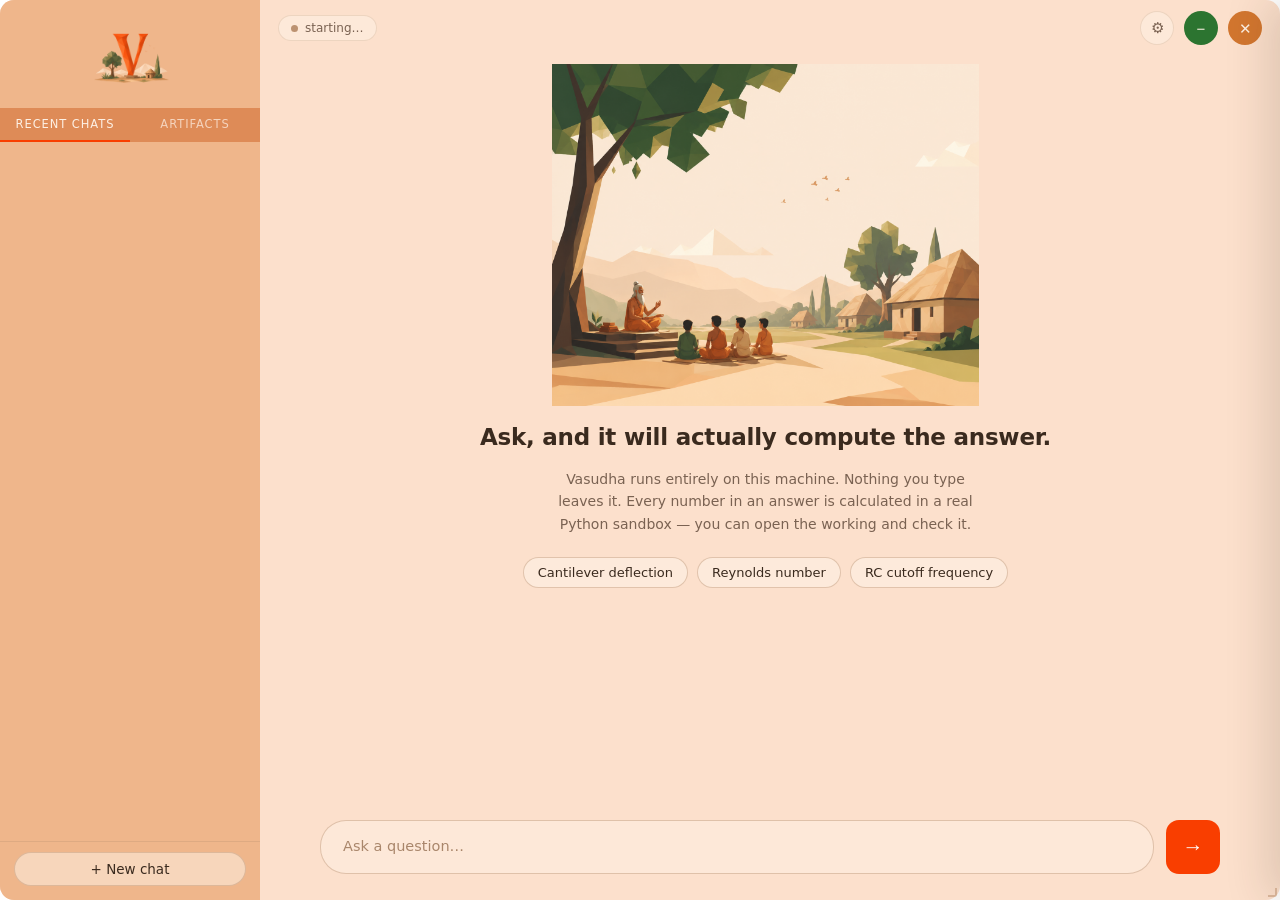
==== app/ui/index.html @ cc379216 "Add Vasudha desktop app, verified tool loop, and release packaging Turns the project from a Flask ap" ====
<!DOCTYPE html>
<html lang="en">
<head>
<meta charset="utf-8">
<title>Vasudha</title>
<link rel="stylesheet" href="styles.css">
</head>
<body>

<div id="shell">

  <aside id="sidebar">
    <div id="brand" class="pywebview-drag-region">
      <!-- assets/monogram.png; the span shows if the file is absent so a
           missing asset degrades to a plain wordmark instead of a broken icon -->
      <img id="brand-img" src="assets/monogram.png" alt="Vasudha"
           onerror="this.style.display='none';document.getElementById('brand-fallback').style.display='block'">
      <span id="brand-fallback" class="fallback" style="display:none">V</span>
    </div>

    <div class="rail-tabs">
      <button class="rail-tab active" data-rail="chats">RECENT CHATS</button>
      <button class="rail-tab" data-rail="artifacts">ARTIFACTS</button>
    </div>
    <div id="chat-list"></div>
    <div id="artifact-list" hidden></div>

    <div id="sidebar-foot">
      <button id="new-chat">+ New chat</button>
    </div>
  </aside>

  <main id="main">

    <div id="titlebar">
      <div id="backend-badge" title="Which engine is answering, and how fast">
        <span class="dot"></span><span id="backend-text">starting…</span>
      </div>
      <button id="settings-btn" title="Settings">&#9881;</button>
      <button class="win-btn" id="btn-min" title="Minimise">&#8722;</button>
      <button class="win-btn" id="btn-close" title="Close">&#10005;</button>
    </div>

    <div id="thread">
      <div id="thread-inner">

        <div id="empty">
          <img src="assets/splash.png" alt=""
               onerror="this.style.display='none'">
          <h1>Ask, and it will actually compute the answer.</h1>
          <p>
            Vasudha runs entirely on this machine. Nothing you type leaves it.
            Every number in an answer is calculated in a real Python sandbox —
            you can open the working and check it.
          </p>
          <div class="chips">
            <button class="chip" data-q="A steel cantilever beam is 2 m long, 50 mm wide and 100 mm deep, with a 5 kN point load at the free end. E = 200 GPa. What is the maximum tip deflection in mm?">Cantilever deflection</button>
            <button class="chip" data-q="Water at 998 kg/m^3 and 1.002e-3 Pa*s flows at 2 m/s through a 25 mm pipe. Compute the Reynolds number and say whether the flow is turbulent.">Reynolds number</button>
            <button class="chip" data-q="An RC low-pass filter uses R = 4.7 kOhm and C = 100 nF. What is the -3 dB cutoff frequency?">RC cutoff frequency</button>
          </div>
        </div>

      </div>
    </div>

    <div id="composer">
      <div id="composer-inner">
        <textarea id="input" rows="1" placeholder="Ask a question…"></textarea>
        <button id="send" title="Send (Enter)">&#8594;</button>
      </div>
    </div>

    <div id="firstrun">
      <img src="assets/splash.png" alt="" onerror="this.style.display='none'">
      <h2 id="fr-title">Set up Vasudha</h2>
      <p id="fr-body">
        Vasudha needs its model file once. It is about 2.3&nbsp;GB and is stored
        on this machine — after this, the app works with no internet at all.
      </p>
      <div class="progress-track"><div class="progress-fill" id="dl-bar"></div></div>
      <div id="dl-detail"></div>
      <!-- Errors here, not in the chat: the chat is behind this overlay, so a
           failure written there is invisible and looks like a dead button. -->
      <div id="dl-error"></div>
      <div style="display:flex;gap:12px;align-items:center">
        <button class="btn-primary" id="dl-start">Download model</button>
        <button class="btn-ghost" id="dl-locate">I already have the file</button>
      </div>
    </div>

  </main>

  <!-- Preview canvas. Hidden until document_tool produces something, so the
       chat keeps the full width until there is a deliverable to show. -->
  <section id="canvas" aria-hidden="true">
    <div id="canvas-head">
      <span id="canvas-kind">DOC</span>
      <span id="canvas-title">Document</span>
      <button class="canvas-btn" id="canvas-toggle" title="Switch between preview and source">Source</button>
      <button class="canvas-btn" id="canvas-save" title="Save a copy">Save</button>
      <button class="canvas-btn" id="canvas-close" title="Close preview">&#10005;</button>
    </div>
    <div id="canvas-warning">
      <span>&#9888;</span>
      <span><strong>Unverified.</strong> No source page was opened for this — the figures
      come from the model's recall, not a checked source. Treat them as a draft.</span>
    </div>
    <div id="canvas-body">
      <div id="canvas-render"></div>
      <pre id="canvas-source"><code></code></pre>
    </div>
  </section>
</div>

<!-- Frameless windows have no OS resize border; these drive it via the bridge. -->
<div class="rz rz-n"  data-edge="n"></div>
<div class="rz rz-s"  data-edge="s"></div>
<div class="rz rz-w"  data-edge="w"></div>
<div class="rz rz-e"  data-edge="e"></div>
<div class="rz rz-nw" data-edge="nw"></div>
<div class="rz rz-ne" data-edge="ne"></div>
<div class="rz rz-sw" data-edge="sw"></div>
<div class="rz rz-se" data-edge="se"></div>

<div id="scrim"></div>

<aside id="settings" aria-hidden="true">
  <div id="settings-head">
    <h2>Settings</h2>
    <button id="settings-close" title="Close">&#10005;</button>
  </div>

  <div id="settings-body">

    <div class="set-group">
      <h3>Personality</h3>
      <div class="set-row">
        <span class="set-label">
          <span class="name">How Vasudha talks</span>
          <span class="hint">Changes tone and detail only. Every persona still computes
          numbers with Python and shows the working.</span>
        </span>
        <select id="s-persona"></select>
      </div>
      <div class="set-row stack">
        <span class="set-label">
          <span class="name">Write your own</span>
          <span class="hint">Personas are plain JSON files. Edit one, or add a new file,
          then restart Vasudha — it will appear here and in the first-run picker.</span>
        </span>
        <div style="display:flex;gap:8px;margin-top:10px">
          <button class="btn-ghost" id="s-open-personas">Open personas folder</button>
        </div>
      </div>
    </div>

    <div class="set-group">
      <h3>Engine</h3>

      <div class="set-row">
        <span class="set-label">
          <span class="name">Backend</span>
          <span class="hint">Ollama uses your graphics card and is much faster. Built-in needs no install but runs on the CPU.</span>
        </span>
        <select id="s-backend">
          <option value="auto">Automatic</option>
          <option value="ollama">Ollama</option>
          <option value="builtin">Built-in</option>
        </select>
      </div>

      <div class="set-row stack">
        <span class="set-label">
          <span class="name">Model file</span>
          <span class="hint">A .gguf on this machine, used by the built-in backend.</span>
        </span>
        <input type="text" id="s-model-path" placeholder="(none selected)" spellcheck="false">
        <div style="display:flex;gap:8px;margin-top:8px">
          <button class="btn-ghost" id="s-browse">Choose file…</button>
        </div>
      </div>

      <div class="set-row stack">
        <span class="set-label">
          <span class="name">Ollama address</span>
          <span class="hint">Only change this if Ollama runs on another port or machine.</span>
        </span>
        <input type="text" id="s-ollama-url" spellcheck="false">
      </div>
    </div>

    <div class="set-group">
      <h3>Answers</h3>

      <div class="set-row">
        <span class="set-label">
          <span class="name">Temperature</span>
          <span class="hint">Lower is steadier and more repeatable. 0 gives the same answer every time.</span>
        </span>
        <input type="range" id="s-temperature" min="0" max="1.5" step="0.05">
        <span class="set-val" id="s-temperature-val">0.6</span>
      </div>

      <div class="set-row">
        <span class="set-label">
          <span class="name">Top-p</span>
          <span class="hint">How much of the probability mass to sample from.</span>
        </span>
        <input type="range" id="s-top-p" min="0.1" max="1" step="0.05">
        <span class="set-val" id="s-top-p-val">0.9</span>
      </div>

      <div class="set-row">
        <span class="set-label">
          <span class="name">Reply length limit</span>
          <span class="hint">Tokens per reply. Below about 1500 the model can be cut off mid tool call, which fails the whole answer.</span>
        </span>
        <input type="number" id="s-num-predict" min="256" max="16384" step="256">
      </div>

      <div class="set-row">
        <span class="set-label">
          <span class="name">Context window</span>
          <span class="hint">How much conversation the model keeps in view. Larger uses more memory.</span>
        </span>
        <input type="number" id="s-num-ctx" min="2048" max="131072" step="2048">
      </div>
    </div>

    <div class="set-group">
      <h3>Tools</h3>

      <div class="set-row">
        <span class="set-label">
          <span class="name">Code timeout</span>
          <span class="hint">Seconds a single Python run may take before it is stopped.</span>
        </span>
        <input type="number" id="s-tool-timeout" min="1" max="120" step="1">
      </div>

      <div class="set-row">
        <span class="set-label">
          <span class="name">Tool calls per answer</span>
          <span class="hint">Upper limit before Vasudha stops and reports what it has.</span>
        </span>
        <input type="number" id="s-max-iterations" min="1" max="32" step="1">
      </div>

      <div class="set-note">
        Python always runs for numeric questions. On this model, answering
        without it scored 0 out of 6 on the built-in check; with it, 4 out of 6.
        That is why there is no switch to turn it off.
      </div>
    </div>

    <div class="set-group">
      <h3>Interface</h3>

      <div class="set-row">
        <span class="set-label">
          <span class="name">Show working by default</span>
          <span class="hint">Expand the code and output cards without clicking.</span>
        </span>
        <label class="switch"><input type="checkbox" id="s-open-tool-cards"><span class="track"></span><span class="thumb"></span></label>
      </div>

      <div class="set-row">
        <span class="set-label">
          <span class="name">Show reasoning by default</span>
          <span class="hint">Expand the model's internal notes on every reply.</span>
        </span>
        <label class="switch"><input type="checkbox" id="s-show-reasoning"><span class="track"></span><span class="thumb"></span></label>
      </div>

      <div class="set-row">
        <span class="set-label">
          <span class="name">Enter sends</span>
          <span class="hint">Off means Enter adds a line and Ctrl+Enter sends.</span>
        </span>
        <label class="switch"><input type="checkbox" id="s-send-on-enter"><span class="track"></span><span class="thumb"></span></label>
      </div>

      <div class="set-row">
        <span class="set-label">
          <span class="name">Reduce motion</span>
          <span class="hint">Turn off transitions and entry animations.</span>
        </span>
        <label class="switch"><input type="checkbox" id="s-reduce-motion"><span class="track"></span><span class="thumb"></span></label>
      </div>
    </div>

    <div class="set-group">
      <h3>Data</h3>
      <div class="set-row stack">
        <span class="set-label">
          <span class="name">Stored on this machine</span>
          <span class="hint" id="s-data-path">…</span>
        </span>
        <div style="display:flex;gap:8px;margin-top:10px">
          <button class="btn-ghost" id="s-open-folder">Open folder</button>
          <button class="btn-ghost" id="s-clear-history">Delete all chats</button>
        </div>
      </div>
    </div>

  </div>

  <div id="settings-foot">
    <span id="settings-status">Saved</span>
    <button class="btn-ghost" id="s-reset">Reset</button>
    <button class="btn-primary" id="s-save">Save</button>
  </div>
</aside>

<!-- First-run persona picker. Full screen because it is a real choice, not a
     dialog to dismiss — and because it is the first thing anyone sees. -->
<div id="onboard" aria-hidden="true">
  <div id="onboard-inner">
    <img id="onboard-mark" src="assets/monogram.png" alt=""
         onerror="this.style.display='none'">
    <h1>Choose how Vasudha talks to you</h1>
    <p class="onboard-sub">
      This changes its voice, not its accuracy. Every persona still computes
      numbers in a real sandbox and shows you the working. You can change this
      any time in Settings.
    </p>
    <div id="persona-grid"></div>
    <div id="onboard-foot">
      <span id="onboard-hint">Pick one to continue</span>
      <button class="btn-primary" id="onboard-go" disabled>Start using Vasudha</button>
    </div>
    <p class="onboard-credit">Vasudha — built by Chaitanya, an independent developer.</p>
  </div>
</div>

<script src="app.js"></script>
</body>
</html>
---- app/ui/styles.css ----
/* Vasudha desktop — design tokens taken from the supplied palette and mockup.
 *
 * No webfont links anywhere in this file. The product's entire premise is that
 * it works offline, so a Google Fonts <link> would leave the UI rendering in a
 * fallback face on exactly the machines we care about most. System faces only.
 */

:root {
  /* Palette, straight off the swatch strip */
  --peach:        #EFB68B;   /* sidebar body */
  --forest:       #2C7430;   /* minimise control, success, "verified" */
  --saffron:      #F93E00;   /* primary action, the V in the monogram */
  --tan:          #BC9271;   /* muted strokes, secondary chrome */

  /* Paper tones from the mockup */
  --paper:        #FDF0E4;   /* lightest — cards, input well */
  --paper-deep:   #FCE0CC;   /* main chat field */
  --peach-header: #DE8B57;   /* the RECENT CHATS band */

  /* Ink — warm browns rather than grey, so nothing reads as cold */
  --ink:          #3A2A1E;
  --ink-soft:     #7A6252;
  --ink-faint:    #A9866B;

  --stroke:       rgba(188, 146, 113, 0.45);
  --stroke-soft:  rgba(188, 146, 113, 0.24);

  --radius-window: 14px;
  --radius-card:   12px;
  --radius-pill:   999px;

  --sidebar-w: 260px;
  --shadow-soft: 0 1px 2px rgba(58, 42, 30, 0.06), 0 4px 16px rgba(58, 42, 30, 0.06);
  --shadow-lift: 0 2px 6px rgba(58, 42, 30, 0.10), 0 12px 32px rgba(58, 42, 30, 0.10);

  --font: "Segoe UI Variable Text", "Segoe UI", system-ui, -apple-system, sans-serif;
  --font-mono: "Cascadia Mono", "Consolas", ui-monospace, monospace;
}

* { box-sizing: border-box; margin: 0; padding: 0; }

html, body {
  height: 100%;
  overflow: hidden;
  font-family: var(--font);
  color: var(--ink);
  background: transparent;
  -webkit-font-smoothing: antialiased;

  /* Chrome is not selectable — dragging the titlebar should never leave a
     smear of highlighted text behind. Content opts back in below. */
  user-select: none;
  -webkit-user-select: none;
  cursor: default;
}

/* Everything the user might want to copy: answers, the code a tool actually
   ran, its real stdout. An assistant that computes a number you cannot select
   and paste into your own notes is failing at the last inch. */
.bubble,
.bubble *,
.tool-body,
.tool-body *,
.tool-out,
.think-body,
#dl-detail,
.selectable {
  user-select: text;
  -webkit-user-select: text;
  cursor: auto;
}

::selection { background: rgba(249, 62, 0, 0.22); color: var(--ink); }

/* ── Motion ───────────────────────────────────────────────────────────
   Small, fast, and always interruptible. Anything longer than ~220ms in a
   chat UI reads as lag rather than polish. */

@keyframes rise-in {
  from { opacity: 0; transform: translateY(8px); }
  to   { opacity: 1; transform: none; }
}
@keyframes pop-in {
  from { opacity: 0; transform: scale(0.97); }
  to   { opacity: 1; transform: none; }
}
@keyframes fade-in { from { opacity: 0; } to { opacity: 1; } }

/* One switch honours both the OS setting and the in-app toggle. */
@media (prefers-reduced-motion: reduce) {
  *, *::before, *::after {
    animation-duration: 0.01ms !important;
    animation-iteration-count: 1 !important;
    transition-duration: 0.01ms !important;
  }
}
body.reduce-motion *, body.reduce-motion *::before, body.reduce-motion *::after {
  animation-duration: 0.01ms !important;
  transition-duration: 0.01ms !important;
}

#shell {
  display: grid;
  /* Third column is the preview canvas, collapsed to 0 until a document
     exists. Animating the track width keeps the chat from jumping. */
  grid-template-columns: var(--sidebar-w) 1fr 0px;
  transition: grid-template-columns 260ms cubic-bezier(0.22, 0.8, 0.3, 1);
}
#shell.with-canvas { grid-template-columns: var(--sidebar-w) 1fr minmax(340px, 44%); }

#shell {
  /* An explicit single row of exactly 100%. Without it the row is auto-sized,
     and an auto row grows to fit its content instead of capping at the
     viewport. */
  grid-template-rows: 100%;
  height: 100vh;
  background: var(--paper-deep);
  border-radius: var(--radius-window);
  overflow: hidden;
}

/* ── Sidebar ──────────────────────────────────────────────────────────── */

#sidebar {
  background: var(--peach);
  display: flex;
  flex-direction: column;
  min-width: 0;
  min-height: 0;
}

#brand {
  height: 108px;
  display: flex;
  align-items: center;
  justify-content: center;
  padding: 10px;
  flex: none;
}

#brand img { max-height: 88px; max-width: 100%; object-fit: contain; }

/* Shown when the monogram asset is missing, so the app never looks broken. */
#brand .fallback {
  font-size: 44px;
  font-weight: 700;
  color: var(--saffron);
  letter-spacing: 0.04em;
}

.rail-label {
  background: var(--peach-header);
  color: var(--paper);
  font-size: 13px;
  letter-spacing: 0.09em;
  padding: 9px 18px;
  flex: none;
  font-weight: 500;
}

#chat-list { flex: 1; overflow-y: auto; padding: 8px; min-height: 0; }

.chat-item {
  padding: 9px 12px;
  border-radius: 8px;
  font-size: 13.5px;
  color: var(--ink);
  cursor: pointer;
  white-space: nowrap;
  overflow: hidden;
  text-overflow: ellipsis;
  border: 1px solid transparent;
}
.chat-item:hover { background: rgba(253, 240, 228, 0.5); }
.chat-item.active {
  background: var(--paper);
  border-color: var(--stroke-soft);
  font-weight: 600;
}

#sidebar-foot {
  flex: none;
  padding: 10px 14px 14px;
  border-top: 1px solid rgba(188, 146, 113, 0.35);
}

#new-chat {
  width: 100%;
  border: 1px solid var(--stroke);
  background: rgba(253, 240, 228, 0.55);
  color: var(--ink);
  border-radius: var(--radius-pill);
  padding: 8px 14px;
  font: inherit;
  font-size: 13.5px;
  cursor: pointer;
}
#new-chat:hover { background: var(--paper); }

/* ── Main column ──────────────────────────────────────────────────────── */

/* min-height: 0 is load-bearing. A grid item's default min-height is `auto`,
   which refuses to shrink below its content — so the column grew past the
   viewport, pushed the composer off the bottom of the window, and #thread
   never got a constrained height to scroll inside. Same reason on #sidebar. */
#main {
  display: flex;
  flex-direction: column;
  min-width: 0;
  min-height: 0;
  position: relative;
}

/* The whole top strip drags the frameless window; the buttons opt out. */
#titlebar {
  height: 56px;
  flex: none;
  display: flex;
  align-items: center;
  justify-content: flex-end;
  gap: 10px;
  padding: 0 18px;
  -webkit-app-region: drag;
}
.pywebview-drag-region { -webkit-app-region: drag; }

#backend-badge {
  margin-right: auto;
  -webkit-app-region: no-drag;
  font-size: 12px;
  color: var(--ink-soft);
  display: flex;
  align-items: center;
  gap: 7px;
  padding: 5px 12px;
  border-radius: var(--radius-pill);
  border: 1px solid var(--stroke-soft);
  background: rgba(253, 240, 228, 0.55);
}
#backend-badge .dot {
  width: 7px; height: 7px; border-radius: 50%;
  background: var(--tan);
}
#backend-badge.fast .dot { background: var(--forest); }
#backend-badge.slow .dot { background: var(--saffron); }

.win-btn {
  -webkit-app-region: no-drag;
  width: 34px; height: 34px;
  border-radius: 50%;
  border: none;
  cursor: pointer;
  color: var(--paper);
  font-size: 15px;
  line-height: 1;
  display: grid;
  place-items: center;
  transition: filter 120ms ease;
}
.win-btn:hover { filter: brightness(1.08); }
#btn-min   { background: var(--forest); }
#btn-close { background: #D2762F; }

/* ── Messages ─────────────────────────────────────────────────────────── */

#thread {
  flex: 1 1 0;
  overflow-y: auto;
  padding: 8px 40px 16px;
  min-height: 0;
  /* Reserve the scrollbar's width always, so the column does not jump sideways
     the moment a conversation becomes long enough to scroll. */
  scrollbar-gutter: stable;
  /* Deliberately NOT scroll-behavior: smooth. Replies stream in many small
     appends, each triggering a scroll; smooth scrolling queues an animation
     per append and they fight each other, which is what read as jank. */
}

#thread-inner { max-width: 820px; margin: 0 auto; }

.msg {
  margin: 18px 0;
  display: flex;
  animation: rise-in 200ms cubic-bezier(0.22, 0.8, 0.3, 1) both;
}
.msg.user { justify-content: flex-end; }

.bubble {
  max-width: 78%;
  padding: 12px 16px;
  border-radius: var(--radius-card);
  font-size: 14.5px;
  line-height: 1.62;
  white-space: pre-wrap;
  word-wrap: break-word;
}
.msg.user .bubble {
  background: var(--saffron);
  color: #fff;
  border-bottom-right-radius: 4px;
}
.msg.assistant .bubble {
  background: var(--paper);
  border: 1px solid var(--stroke-soft);
  border-bottom-left-radius: 4px;
  box-shadow: var(--shadow-soft);
  max-width: 100%;
}

.bubble code {
  font-family: var(--font-mono);
  font-size: 0.9em;
  background: rgba(188, 146, 113, 0.18);
  padding: 1px 5px;
  border-radius: 4px;
}
.bubble pre {
  font-family: var(--font-mono);
  font-size: 12.5px;
  background: rgba(58, 42, 30, 0.05);
  border: 1px solid var(--stroke-soft);
  border-radius: 8px;
  padding: 11px 13px;
  overflow-x: auto;
  margin: 9px 0;
  line-height: 1.5;
}
.bubble pre code { background: none; padding: 0; }

/* Tool cards — the product's whole claim is that numbers are really computed,
   so a tool run is shown as evidence, not hidden as an implementation detail. */
.tool-card {
  border: 1px solid var(--stroke);
  border-radius: var(--radius-card);
  background: rgba(253, 240, 228, 0.7);
  margin: 12px 0;
  overflow: hidden;
  animation: pop-in 180ms ease both;
  transition: border-color 140ms ease, box-shadow 140ms ease;
}
.tool-card:hover { border-color: var(--tan); box-shadow: var(--shadow-soft); }
.tool-head {
  display: flex;
  align-items: center;
  gap: 9px;
  padding: 9px 13px;
  font-size: 12.5px;
  color: var(--ink-soft);
  cursor: pointer;
  user-select: none;
}
.tool-head .tag {
  font-family: var(--font-mono);
  font-size: 11px;
  letter-spacing: 0.03em;
  background: var(--forest);
  color: #fff;
  padding: 2px 8px;
  border-radius: var(--radius-pill);
}
.tool-head:hover { color: var(--ink); }
.tool-head .chev { margin-left: auto; transition: transform 160ms cubic-bezier(0.22, 0.8, 0.3, 1); }
.tool-card.open .chev { transform: rotate(90deg); }
.tool-body { display: none; padding: 0 13px 12px; }
.tool-card.open .tool-body { display: block; animation: fade-in 160ms ease both; }
.tool-body pre { margin: 6px 0; }
.tool-out {
  border-left: 3px solid var(--forest);
  padding-left: 11px;
  font-family: var(--font-mono);
  font-size: 12.5px;
  white-space: pre-wrap;
  color: var(--ink);
}

/* Reasoning, collapsed by default — available, never in the way. */
.think-card { margin: 10px 0; }
.think-toggle {
  background: none; border: none; padding: 0;
  font: inherit; font-size: 12.5px;
  color: var(--ink-soft);
  cursor: pointer;
  text-decoration: underline dotted;
}
.think-body {
  display: none;
  margin-top: 8px;
  padding: 10px 13px;
  border-left: 3px solid var(--tan);
  background: rgba(188, 146, 113, 0.10);
  border-radius: 0 8px 8px 0;
  font-size: 13px;
  line-height: 1.6;
  color: var(--ink-soft);
  white-space: pre-wrap;
}
.think-card.open .think-body { display: block; }

.status-line {
  font-size: 12.5px;
  color: var(--ink-soft);
  display: flex;
  align-items: center;
  gap: 9px;
  margin: 14px 0;
}
.spinner {
  width: 13px; height: 13px;
  border: 2px solid var(--stroke);
  border-top-color: var(--saffron);
  border-radius: 50%;
  animation: spin 0.7s linear infinite;
}
@keyframes spin { to { transform: rotate(360deg); } }

/* Empty state — the splash art, used once, where it has room to breathe. */
#empty {
  min-height: 100%;
  display: flex;
  flex-direction: column;
  align-items: center;
  justify-content: center;
  text-align: center;
  gap: 18px;
  padding-bottom: 40px;
}
/* Capped in vh as well as px: at the 600px minimum window height the artwork
   alone would otherwise push the heading and chips out of view. */
#empty img {
  max-width: 460px;
  width: 62%;
  max-height: 38vh;
  object-fit: contain;
  opacity: 0.97;
}
#empty h1 { font-size: 23px; font-weight: 600; letter-spacing: -0.01em; }
#empty p { font-size: 14px; color: var(--ink-soft); max-width: 430px; line-height: 1.6; }

.chips { display: flex; flex-wrap: wrap; gap: 9px; justify-content: center; margin-top: 4px; }
.chip {
  border: 1px solid var(--stroke);
  background: rgba(253, 240, 228, 0.65);
  border-radius: var(--radius-pill);
  padding: 7px 14px;
  font: inherit;
  font-size: 13px;
  color: var(--ink);
  cursor: pointer;
}
.chip {
  transition: transform 140ms cubic-bezier(0.22, 0.8, 0.3, 1),
              box-shadow 140ms ease, background 140ms ease;
}
.chip:hover { background: var(--paper); box-shadow: var(--shadow-lift); transform: translateY(-2px); }
.chip:active { transform: translateY(0); box-shadow: var(--shadow-soft); }

#empty { animation: fade-in 260ms ease both; }
#empty img { transition: transform 400ms cubic-bezier(0.22, 0.8, 0.3, 1); }
#empty:hover img { transform: translateY(-3px); }

/* ── Composer ─────────────────────────────────────────────────────────── */

#composer {
  flex: none;
  padding: 12px 40px 26px;
  display: flex;
  justify-content: center;
}
#composer-inner {
  width: 100%;
  max-width: 900px;
  display: flex;
  gap: 12px;
  align-items: flex-end;
}

#input {
  flex: 1;
  resize: none;
  border: 1px solid var(--stroke);
  border-radius: 26px;
  background: rgba(253, 240, 228, 0.5);
  padding: 15px 22px;
  font: inherit;
  font-size: 14.5px;
  line-height: 1.5;
  color: var(--ink);
  max-height: 190px;
  min-height: 54px;
  outline: none;
}
#input::placeholder { color: var(--ink-faint); }
#input:focus {
  border-color: var(--saffron);
  background: var(--paper);
  box-shadow: 0 0 0 3px rgba(249, 62, 0, 0.11);
}

#send {
  flex: none;
  width: 54px; height: 54px;
  border: none;
  border-radius: 13px;
  background: var(--saffron);
  color: #fff;
  font-size: 21px;
  cursor: pointer;
  display: grid;
  place-items: center;
  transition: filter 120ms ease, opacity 120ms ease;
}
#send:hover:not(:disabled) { filter: brightness(1.07); transform: translateY(-1px); box-shadow: var(--shadow-lift); }
#send:active:not(:disabled) { transform: scale(0.95); }
#send:disabled { opacity: 0.42; cursor: default; }

#input { transition: border-color 150ms ease, box-shadow 150ms ease, background 150ms ease; }
.win-btn:active { transform: scale(0.9); }
.chat-item { transition: background 130ms ease, transform 130ms ease; }
.chat-item:hover { transform: translateX(2px); }
#new-chat { transition: background 140ms ease, transform 140ms ease; }
#new-chat:active { transform: scale(0.98); }
.btn-primary { transition: filter 130ms ease, transform 130ms ease; }
.btn-primary:active { transform: scale(0.97); }
.progress-fill { transition: width 260ms cubic-bezier(0.22, 0.8, 0.3, 1); }

/* ── First-run ────────────────────────────────────────────────────────── */

#firstrun {
  position: absolute;
  inset: 0;
  background: var(--paper-deep);
  display: none;
  flex-direction: column;
  align-items: center;
  justify-content: center;
  gap: 20px;
  padding: 48px;
  text-align: center;
  z-index: 20;
}
#firstrun.show { display: flex; }
#firstrun img { max-width: 420px; width: 56%; }
#firstrun h2 { font-size: 21px; font-weight: 600; }
#firstrun p { font-size: 14px; color: var(--ink-soft); max-width: 460px; line-height: 1.6; }

.progress-track {
  width: 100%; max-width: 430px; height: 8px;
  background: rgba(188, 146, 113, 0.28);
  border-radius: var(--radius-pill);
  overflow: hidden;
}
.progress-fill {
  height: 100%; width: 0%;
  background: var(--saffron);
  border-radius: var(--radius-pill);
  transition: width 220ms ease;
}
/* Verification reuses the same bar in the flag's green, so the change of
   phase is visible at a glance rather than only in the text. */
.progress-fill.verifying {
  background: linear-gradient(90deg, var(--forest), #4a9c50);
}
#dl-detail { font-size: 12.5px; color: var(--ink-soft); font-variant-numeric: tabular-nums; }

#dl-error {
  display: none;
  max-width: 520px;
  text-align: left;
  font-size: 12.5px;
  line-height: 1.55;
  color: var(--ink);
  background: rgba(249, 62, 0, 0.09);
  border: 1px solid rgba(249, 62, 0, 0.32);
  border-radius: 10px;
  padding: 12px 14px;
  white-space: pre-wrap;
  user-select: text;
}
#dl-error.show { display: block; animation: rise-in 200ms ease both; }
#dl-error b { color: var(--saffron); }

.btn-primary {
  background: var(--saffron);
  color: #fff;
  border: none;
  border-radius: var(--radius-pill);
  padding: 11px 26px;
  font: inherit;
  font-size: 14px;
  font-weight: 500;
  cursor: pointer;
}
.btn-primary:hover { filter: brightness(1.07); }
.btn-ghost {
  background: none;
  border: 1px solid var(--stroke);
  color: var(--ink-soft);
  border-radius: var(--radius-pill);
  padding: 10px 22px;
  font: inherit;
  font-size: 13.5px;
  cursor: pointer;
}

/* ── Sidebar tabs & artifacts ─────────────────────────────────────────── */

.rail-tabs { display: flex; flex: none; background: var(--peach-header); }
.rail-tab {
  flex: 1;
  border: none;
  background: none;
  color: rgba(253, 240, 228, 0.72);
  font: inherit;
  font-size: 11.5px;
  letter-spacing: 0.08em;
  font-weight: 500;
  padding: 9px 6px;
  cursor: pointer;
  border-bottom: 2px solid transparent;
  transition: color 140ms ease, border-color 140ms ease;
}
.rail-tab:hover { color: var(--paper); }
.rail-tab.active { color: var(--paper); border-bottom-color: var(--saffron); }

#artifact-list { flex: 1; overflow-y: auto; padding: 8px; min-height: 0; }
.artifact-item {
  display: flex;
  align-items: center;
  gap: 9px;
  padding: 9px 10px;
  border-radius: 8px;
  cursor: pointer;
  border: 1px solid transparent;
  transition: background 130ms ease, transform 130ms ease;
}
.artifact-item:hover { background: rgba(253, 240, 228, 0.55); transform: translateX(2px); }
.artifact-item .kind {
  flex: none;
  font-family: var(--font-mono);
  font-size: 9.5px;
  letter-spacing: 0.05em;
  padding: 2px 6px;
  border-radius: var(--radius-pill);
  background: var(--forest);
  color: #fff;
}
.artifact-item .kind.unsourced { background: var(--saffron); }
.artifact-item .meta { min-width: 0; flex: 1; }
.artifact-item .name {
  font-size: 13px;
  white-space: nowrap;
  overflow: hidden;
  text-overflow: ellipsis;
  display: block;
}
.artifact-item .when { font-size: 11px; color: var(--ink-soft); }
.rail-empty { padding: 18px 14px; font-size: 12.5px; color: var(--ink-soft); line-height: 1.5; }

/* Banner on a document whose figures were never checked against a real page. */
#canvas-warning {
  flex: none;
  display: none;
  gap: 9px;
  align-items: flex-start;
  margin: 0;
  padding: 10px 14px;
  background: rgba(249, 62, 0, 0.09);
  border-bottom: 1px solid rgba(249, 62, 0, 0.28);
  font-size: 12px;
  line-height: 1.5;
  color: var(--ink);
}
#canvas-warning.show { display: flex; }
#canvas-warning strong { color: var(--saffron); }

/* ── First-run persona picker ─────────────────────────────────────────── */

#onboard {
  position: fixed;
  inset: 0;
  z-index: 80;
  background: var(--paper-deep);
  display: none;
  overflow-y: auto;
}
#onboard.show { display: block; animation: fade-in 220ms ease both; }

#onboard-inner {
  min-height: 100vh;
  max-width: 1000px;
  margin: 0 auto;
  padding: 48px 40px 36px;
  display: flex;
  flex-direction: column;
  align-items: center;
  justify-content: center;
  text-align: center;
}
#onboard-mark { width: 96px; margin-bottom: 6px; }
#onboard h1 { font-size: 27px; font-weight: 600; letter-spacing: -0.015em; }
.onboard-sub {
  font-size: 14px;
  color: var(--ink-soft);
  max-width: 560px;
  line-height: 1.6;
  margin: 12px 0 30px;
}

#persona-grid {
  display: grid;
  grid-template-columns: repeat(auto-fit, minmax(210px, 1fr));
  gap: 16px;
  width: 100%;
}

.persona-card {
  position: relative;
  background: var(--paper);
  border: 2px solid var(--stroke-soft);
  border-radius: 14px;
  padding: 22px 18px 20px;
  text-align: left;
  cursor: pointer;
  font: inherit;
  color: var(--ink);
  transition: transform 180ms cubic-bezier(0.22, 0.8, 0.3, 1),
              border-color 160ms ease, box-shadow 180ms ease;
}
.persona-card:hover { transform: translateY(-5px); box-shadow: var(--shadow-lift); }
.persona-card:focus-visible { outline: none; border-color: var(--tan); }
.persona-card.selected {
  border-color: var(--saffron);
  box-shadow: var(--shadow-lift), 0 0 0 4px rgba(249, 62, 0, 0.12);
  transform: translateY(-5px);
}
.persona-card .glyph { font-size: 30px; display: block; margin-bottom: 12px; }
.persona-card .pname { font-size: 16px; font-weight: 600; display: block; }
.persona-card .ptag {
  font-size: 12px;
  color: var(--saffron);
  display: block;
  margin: 3px 0 10px;
  font-weight: 500;
}
.persona-card .pblurb { font-size: 12.5px; color: var(--ink-soft); line-height: 1.55; }
.persona-card .tick {
  position: absolute;
  top: 12px; right: 12px;
  width: 22px; height: 22px;
  border-radius: 50%;
  background: var(--saffron);
  color: #fff;
  display: none;
  place-items: center;
  font-size: 12px;
}
.persona-card.selected .tick { display: grid; }

#onboard-foot {
  display: flex;
  align-items: center;
  gap: 18px;
  margin-top: 32px;
}
#onboard-hint { font-size: 12.5px; color: var(--ink-soft); }
#onboard-go:disabled { opacity: 0.4; cursor: default; filter: none; }
.onboard-credit { margin-top: 26px; font-size: 11.5px; color: var(--tan); }

/* ── Preview canvas ───────────────────────────────────────────────────── */

#canvas {
  min-width: 0;
  min-height: 0;
  display: flex;
  flex-direction: column;
  background: var(--paper);
  border-left: 1px solid var(--stroke);
  overflow: hidden;
}
#canvas[aria-hidden="true"] { display: none; }

#canvas-head {
  flex: none;
  display: flex;
  align-items: center;
  gap: 10px;
  padding: 12px 14px;
  border-bottom: 1px solid var(--stroke-soft);
}
#canvas-kind {
  font-family: var(--font-mono);
  font-size: 10.5px;
  letter-spacing: 0.06em;
  background: var(--forest);
  color: #fff;
  padding: 3px 8px;
  border-radius: var(--radius-pill);
}
#canvas-title {
  font-size: 13.5px;
  font-weight: 600;
  flex: 1;
  min-width: 0;
  white-space: nowrap;
  overflow: hidden;
  text-overflow: ellipsis;
}
.canvas-btn {
  flex: none;
  border: 1px solid var(--stroke);
  background: rgba(253, 240, 228, 0.6);
  color: var(--ink-soft);
  border-radius: var(--radius-pill);
  padding: 5px 12px;
  font: inherit;
  font-size: 12px;
  cursor: pointer;
  transition: background 130ms ease, color 130ms ease;
}
.canvas-btn:hover { background: var(--paper-deep); color: var(--ink); }
#canvas-close { border-radius: 50%; width: 26px; height: 26px; padding: 0; }

#canvas-body { flex: 1; min-height: 0; overflow: auto; padding: 20px 24px; }
#canvas-body.showing-source #canvas-render { display: none; }
#canvas-body:not(.showing-source) #canvas-source { display: none; }

/* Rendered document: readable prose measure, not chat bubbles. */
#canvas-render { font-size: 14px; line-height: 1.65; user-select: text; }
#canvas-render h1 { font-size: 21px; margin: 4px 0 12px; }
#canvas-render h2 { font-size: 17px; margin: 22px 0 8px; }
#canvas-render h3 { font-size: 15px; margin: 18px 0 6px; }
#canvas-render p { margin: 10px 0; }
#canvas-render ul, #canvas-render ol { margin: 10px 0 10px 22px; }
#canvas-render li { margin: 4px 0; }
#canvas-render code {
  font-family: var(--font-mono); font-size: 0.9em;
  background: rgba(188, 146, 113, 0.18); padding: 1px 5px; border-radius: 4px;
}
#canvas-render pre {
  background: rgba(58, 42, 30, 0.05); border: 1px solid var(--stroke-soft);
  border-radius: 8px; padding: 11px 13px; overflow-x: auto; margin: 10px 0;
}
#canvas-render blockquote {
  border-left: 3px solid var(--tan); padding-left: 12px;
  margin: 10px 0; color: var(--ink-soft);
}
#canvas-render a { color: var(--saffron); }

/* Tables carry the spreadsheet case, so they get real treatment. */
#canvas-render table {
  border-collapse: collapse;
  width: 100%;
  margin: 12px 0;
  font-size: 13px;
}
#canvas-render th, #canvas-render td {
  border: 1px solid var(--stroke-soft);
  padding: 7px 10px;
  text-align: left;
}
#canvas-render th {
  background: var(--peach);
  font-weight: 600;
  position: sticky;
  top: 0;
}
#canvas-render tbody tr:nth-child(even) { background: rgba(188, 146, 113, 0.07); }
#canvas-render td.num { text-align: right; font-variant-numeric: tabular-nums; }

#canvas-source {
  font-family: var(--font-mono);
  font-size: 12.5px;
  line-height: 1.55;
  white-space: pre-wrap;
  word-break: break-word;
  user-select: text;
}

/* An HTML document renders in a sandboxed frame — it is model-authored markup
   and must not be able to touch this page. */
#canvas-render iframe {
  width: 100%;
  min-height: 60vh;
  border: 1px solid var(--stroke-soft);
  border-radius: 8px;
  background: #fff;
}

/* ── Resize handles ───────────────────────────────────────────────────
   A frameless window loses the OS resize border, so the grips are drawn here
   and the drag is applied through the Python bridge. Invisible, 6px, sitting
   above everything so they still work over the sidebar and the composer. */

.rz { position: fixed; z-index: 60; -webkit-app-region: no-drag; }
.rz-n  { top: 0; left: 8px; right: 8px; height: 5px; cursor: ns-resize; }
.rz-s  { bottom: 0; left: 8px; right: 8px; height: 5px; cursor: ns-resize; }
.rz-w  { left: 0; top: 8px; bottom: 8px; width: 5px; cursor: ew-resize; }
.rz-e  { right: 0; top: 8px; bottom: 8px; width: 5px; cursor: ew-resize; }
.rz-nw { top: 0; left: 0; width: 12px; height: 12px; cursor: nwse-resize; }
.rz-ne { top: 0; right: 0; width: 12px; height: 12px; cursor: nesw-resize; }
.rz-sw { bottom: 0; left: 0; width: 12px; height: 12px; cursor: nesw-resize; }
.rz-se { bottom: 0; right: 0; width: 14px; height: 14px; cursor: nwse-resize; }

/* Faint corner grip, so the window doesn't look unresizable. */
.rz-se::after {
  content: "";
  position: absolute;
  right: 3px; bottom: 3px;
  width: 7px; height: 7px;
  border-right: 2px solid rgba(188, 146, 113, 0.55);
  border-bottom: 2px solid rgba(188, 146, 113, 0.55);
  border-radius: 0 0 3px 0;
}

body.resizing { cursor: inherit; }
body.resizing * { pointer-events: none; user-select: none !important; }

/* ── Settings ─────────────────────────────────────────────────────────── */

#settings-btn {
  -webkit-app-region: no-drag;
  width: 34px; height: 34px;
  border-radius: 50%;
  border: 1px solid var(--stroke-soft);
  background: rgba(253, 240, 228, 0.55);
  color: var(--ink-soft);
  cursor: pointer;
  display: grid;
  place-items: center;
  font-size: 15px;
  transition: background 130ms ease, transform 200ms ease, color 130ms ease;
}
#settings-btn:hover { background: var(--paper); color: var(--ink); transform: rotate(45deg); }

#scrim {
  position: fixed; inset: 0;
  background: rgba(58, 42, 30, 0.28);
  z-index: 40;
  display: none;
  animation: fade-in 150ms ease both;
}
#scrim.show { display: block; }

#settings {
  position: fixed;
  top: 0; right: 0; bottom: 0;
  width: 420px;
  max-width: 92vw;
  background: var(--paper);
  border-left: 1px solid var(--stroke);
  z-index: 50;
  display: flex;
  flex-direction: column;
  transform: translateX(100%);
  transition: transform 240ms cubic-bezier(0.22, 0.8, 0.3, 1);
  box-shadow: -14px 0 40px rgba(58, 42, 30, 0.14);
}
#settings.show { transform: none; }

#settings-head {
  flex: none;
  display: flex;
  align-items: center;
  gap: 12px;
  padding: 18px 22px 14px;
  border-bottom: 1px solid var(--stroke-soft);
}
#settings-head h2 { font-size: 17px; font-weight: 600; }
#settings-close {
  margin-left: auto;
  border: none; background: none;
  font-size: 19px; color: var(--ink-soft);
  cursor: pointer; line-height: 1;
  width: 30px; height: 30px; border-radius: 50%;
}
#settings-close:hover { background: rgba(188, 146, 113, 0.16); color: var(--ink); }

#settings-body { flex: 1; overflow-y: auto; padding: 6px 22px 22px; }

.set-group { margin-top: 22px; }
.set-group > h3 {
  font-size: 11.5px;
  letter-spacing: 0.09em;
  text-transform: uppercase;
  color: var(--ink-soft);
  margin-bottom: 10px;
  font-weight: 600;
}

.set-row {
  display: flex;
  align-items: center;
  gap: 14px;
  padding: 11px 0;
  border-bottom: 1px solid var(--stroke-soft);
}
.set-row:last-child { border-bottom: none; }
.set-label { flex: 1; min-width: 0; }
.set-label .name { font-size: 13.5px; display: block; }
.set-label .hint {
  font-size: 11.5px; color: var(--ink-soft);
  display: block; margin-top: 3px; line-height: 1.45;
}

.set-row input[type="number"],
.set-row input[type="text"],
.set-row select {
  flex: none;
  width: 128px;
  border: 1px solid var(--stroke);
  border-radius: 8px;
  background: rgba(253, 240, 228, 0.7);
  padding: 7px 10px;
  font: inherit; font-size: 13px;
  color: var(--ink);
  outline: none;
}
.set-row input[type="text"] { width: 100%; margin-top: 6px; }
.set-row input:focus, .set-row select:focus { border-color: var(--saffron); }
.set-row.stack { display: block; }

.set-row input[type="range"] { flex: none; width: 128px; accent-color: var(--saffron); }
.set-val { font-variant-numeric: tabular-nums; font-size: 12.5px; color: var(--ink-soft); width: 34px; text-align: right; }

/* Switch */
.switch { flex: none; width: 42px; height: 24px; position: relative; cursor: pointer; }
.switch input { opacity: 0; width: 0; height: 0; }
.switch .track {
  position: absolute; inset: 0;
  background: rgba(188, 146, 113, 0.45);
  border-radius: var(--radius-pill);
  transition: background 170ms ease;
}
.switch .thumb {
  position: absolute;
  top: 3px; left: 3px;
  width: 18px; height: 18px;
  background: var(--paper);
  border-radius: 50%;
  transition: transform 190ms cubic-bezier(0.22, 0.8, 0.3, 1);
  box-shadow: 0 1px 3px rgba(58, 42, 30, 0.28);
}
.switch input:checked ~ .track { background: var(--forest); }
.switch input:checked ~ .thumb { transform: translateX(18px); }

#settings-foot {
  flex: none;
  padding: 14px 22px;
  border-top: 1px solid var(--stroke-soft);
  display: flex;
  align-items: center;
  gap: 10px;
}
#settings-status { font-size: 12px; color: var(--forest); margin-right: auto; opacity: 0; transition: opacity 200ms ease; }
#settings-status.show { opacity: 1; }

.set-note {
  font-size: 11.5px;
  color: var(--ink-soft);
  line-height: 1.55;
  background: rgba(188, 146, 113, 0.10);
  border-left: 3px solid var(--tan);
  padding: 9px 12px;
  border-radius: 0 8px 8px 0;
  margin-top: 10px;
}

/* Scrollbars, tinted to match rather than default grey */
::-webkit-scrollbar { width: 9px; }
::-webkit-scrollbar-track { background: transparent; }
::-webkit-scrollbar-thumb {
  background: rgba(188, 146, 113, 0.42);
  border-radius: var(--radius-pill);
}
::-webkit-scrollbar-thumb:hover { background: rgba(188, 146, 113, 0.62); }
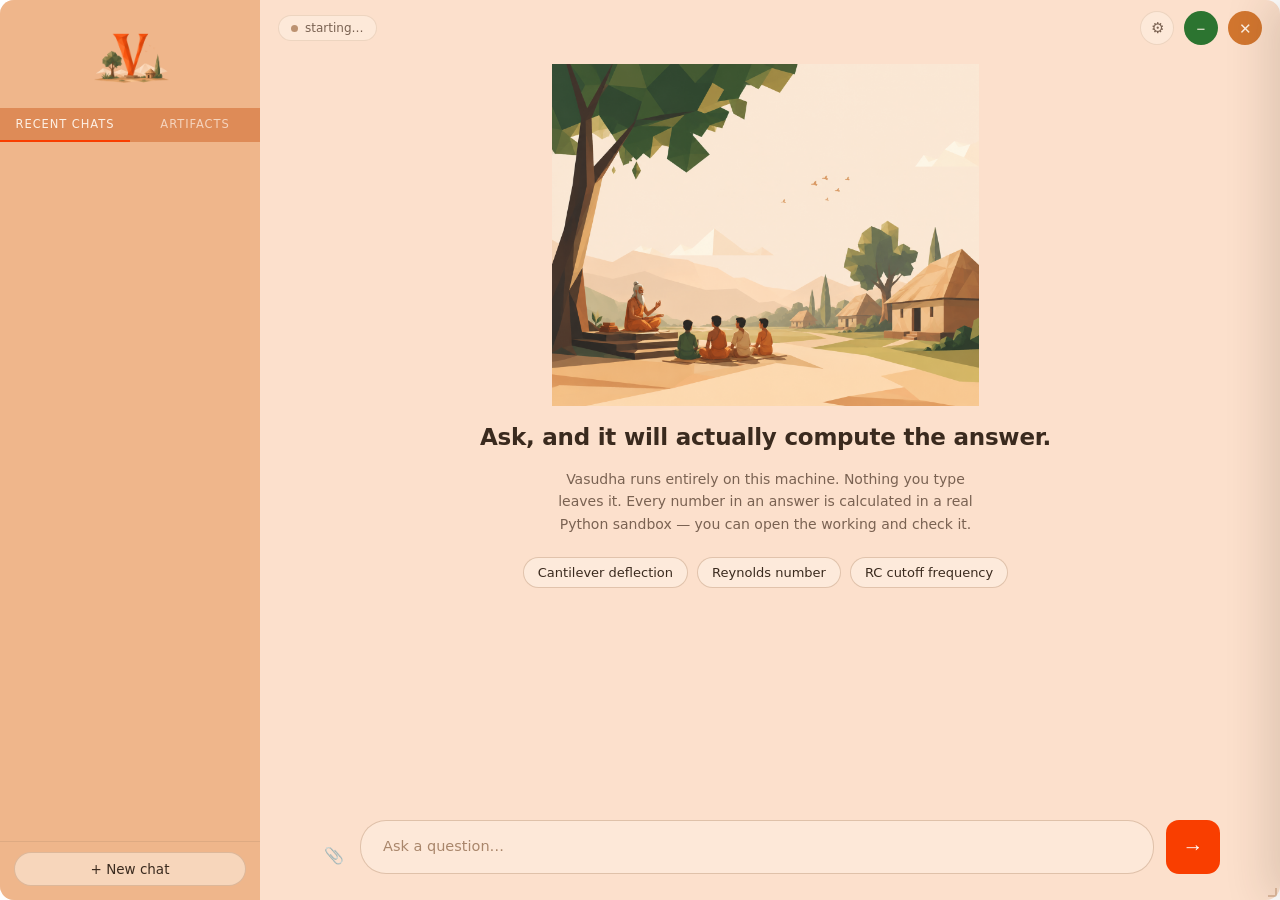
==== commit 75b46aee: "Attach files without loading them, and show generated charts Two capabilities, one principle: a file" ====
--- a/app/ui/index.html
+++ b/app/ui/index.html
@@ -64,7 +64,11 @@
     </div>
 
     <div id="composer">
+      <!-- Attached files sit above the box, not inside the message: the model
+           is given a description of each, never its contents. -->
+      <div id="attachments"></div>
       <div id="composer-inner">
+        <button id="attach" title="Attach a file for the model to work on">&#128206;</button>
         <textarea id="input" rows="1" placeholder="Ask a question…"></textarea>
         <button id="send" title="Send (Enter)">&#8594;</button>
       </div>
@@ -93,9 +97,17 @@
   <!-- Preview canvas. Hidden until document_tool produces something, so the
        chat keeps the full width until there is a deliverable to show. -->
   <section id="canvas" aria-hidden="true">
+    <!-- Browser chrome, because what sits below is a rendered page. The dots
+         and the address strip are what make a preview read as a document you
+         are looking at rather than as more chat. The address strip is not
+         editable: it reports where this came from, and a bar that looks typeable
+         but is not would be a worse lie than no bar at all. -->
     <div id="canvas-head">
-      <span id="canvas-kind">DOC</span>
-      <span id="canvas-title">Document</span>
+      <span class="canvas-dots" aria-hidden="true"><i></i><i></i><i></i></span>
+      <span id="canvas-address">
+        <span id="canvas-kind">DOC</span>
+        <span id="canvas-title">Document</span>
+      </span>
       <button class="canvas-btn" id="canvas-toggle" title="Switch between preview and source">Source</button>
       <button class="canvas-btn" id="canvas-save" title="Save a copy">Save</button>
       <button class="canvas-btn" id="canvas-close" title="Close preview">&#10005;</button>
--- a/app/ui/styles.css
+++ b/app/ui/styles.css
@@ -294,6 +294,26 @@
   white-space: pre-wrap;
   word-wrap: break-word;
 }
+/* Text still arriving. Inherits the bubble's own wrapping so the swap to
+   rendered markdown does not reflow the paragraph under the reader's eyes. */
+.streaming {
+  white-space: pre-wrap;
+  word-wrap: break-word;
+}
+/* A caret, so a slow model looks like it is working rather than stalled. At
+   5-7 tok/s the gap between tokens is long enough to read as a freeze. */
+.streaming::after {
+  content: '▌';
+  margin-left: 1px;
+  opacity: 0.45;
+  animation: caret 1.05s steps(1) infinite;
+}
+@keyframes caret { 50% { opacity: 0; } }
+/* The global reduce-motion rule collapses animation-duration to 0.01ms, which
+   would leave the caret frozen mid-blink at whatever opacity it happened to
+   hold. Hide it outright instead. */
+body.reduce-motion .streaming::after { content: none; }
+
 .msg.user .bubble {
   background: var(--saffron);
   color: #fff;
@@ -359,7 +379,50 @@
   border-radius: var(--radius-pill);
 }
 .tool-head:hover { color: var(--ink); }
-.tool-head .chev { margin-left: auto; transition: transform 160ms cubic-bezier(0.22, 0.8, 0.3, 1); }
+
+/* Status dot. A tool call now spans a real wait — browsing blocks on a page
+   load — so the card has to say whether it is still going, not only what it
+   eventually produced. */
+.tool-dot {
+  flex: none;
+  width: 7px;
+  height: 7px;
+  border-radius: 50%;
+  background: var(--tan);
+  transition: background 200ms ease;
+}
+.tool-card.running .tool-dot {
+  background: var(--saffron);
+  animation: tool-pulse 1.25s ease-in-out infinite;
+}
+.tool-card.done .tool-dot   { background: var(--forest); }
+.tool-card.failed .tool-dot { background: #B4341C; }
+@keyframes tool-pulse { 50% { opacity: 0.28; } }
+
+/* A failed call is worth noticing without opening anything. */
+.tool-card.failed { border-color: rgba(180, 52, 28, 0.45); }
+.tool-card.failed .tool-out { border-left-color: #B4341C; }
+
+.tool-head .tool-label {
+  min-width: 0;
+  overflow: hidden;
+  text-overflow: ellipsis;
+  white-space: nowrap;
+}
+/* Elapsed seconds, in the quietest possible register: it is reassurance that
+   something is happening, not a number anyone should be reading closely. */
+.tool-elapsed {
+  flex: none;
+  margin-left: auto;
+  font-family: var(--font-mono);
+  font-size: 11px;
+  color: var(--ink-faint, var(--ink-soft));
+  opacity: 0.6;
+  font-variant-numeric: tabular-nums;
+}
+.status-line .tool-elapsed { margin-left: 8px; }
+
+.tool-head .chev { margin-left: 8px; transition: transform 160ms cubic-bezier(0.22, 0.8, 0.3, 1); }
 .tool-card.open .chev { transform: rotate(90deg); }
 .tool-body { display: none; padding: 0 13px 12px; }
 .tool-card.open .tool-body { display: block; animation: fade-in 160ms ease both; }
@@ -779,31 +842,73 @@
 }
 #canvas[aria-hidden="true"] { display: none; }
 
+/* Browser chrome. Slightly darker than the page below it, the way a real
+   window's titlebar is, so the boundary reads without needing a heavy rule. */
 #canvas-head {
   flex: none;
   display: flex;
   align-items: center;
   gap: 10px;
-  padding: 12px 14px;
+  padding: 9px 12px;
+  background: var(--paper-deep);
   border-bottom: 1px solid var(--stroke-soft);
 }
+
+.canvas-dots {
+  flex: none;
+  display: flex;
+  gap: 6px;
+  padding-right: 2px;
+}
+.canvas-dots i {
+  width: 10px;
+  height: 10px;
+  border-radius: 50%;
+  background: var(--stroke);
+}
+/* Tinted, not the literal macOS traffic lights: these are decoration and do
+   nothing, and colouring them red/amber/green would promise buttons. */
+.canvas-dots i:nth-child(1) { background: rgba(249, 62, 0, 0.35); }
+.canvas-dots i:nth-child(2) { background: rgba(239, 182, 139, 0.75); }
+.canvas-dots i:nth-child(3) { background: rgba(44, 116, 48, 0.32); }
+
+/* The address strip. Inset and recessed so it reads as a field, but with a
+   default cursor — it reports provenance, it does not accept input. */
+#canvas-address {
+  flex: 1;
+  min-width: 0;
+  display: flex;
+  align-items: center;
+  gap: 8px;
+  padding: 4px 10px;
+  background: var(--paper);
+  border: 1px solid var(--stroke-soft);
+  border-radius: var(--radius-pill);
+  overflow: hidden;
+}
 #canvas-kind {
+  flex: none;
   font-family: var(--font-mono);
-  font-size: 10.5px;
+  font-size: 9.5px;
   letter-spacing: 0.06em;
   background: var(--forest);
   color: #fff;
-  padding: 3px 8px;
-  border-radius: var(--radius-pill);
-}
+  padding: 2px 7px;
+  border-radius: var(--radius-pill);
+}
+/* A browsed page is a different kind of thing from a document the model wrote,
+   and the badge is where that distinction belongs. */
+#canvas-kind.web { background: var(--saffron); }
 #canvas-title {
-  font-size: 13.5px;
-  font-weight: 600;
+  font-size: 12.5px;
+  font-weight: 500;
+  color: var(--ink-soft);
   flex: 1;
   min-width: 0;
   white-space: nowrap;
   overflow: hidden;
   text-overflow: ellipsis;
+  direction: ltr;
 }
 .canvas-btn {
   flex: none;
@@ -1073,3 +1178,50 @@
   border-radius: var(--radius-pill);
 }
 ::-webkit-scrollbar-thumb:hover { background: rgba(188, 146, 113, 0.62); }
+
+/* ── Attachments and generated images ───────────────────────────────────── */
+
+#attachments { display: none; gap: 8px; flex-wrap: wrap; padding: 0 4px 8px; }
+#attachments.show { display: flex; }
+.attach-chip {
+  display: inline-flex;
+  align-items: baseline;
+  gap: 7px;
+  padding: 4px 11px;
+  background: var(--paper-deep);
+  border: 1px solid var(--stroke-soft);
+  border-radius: var(--radius-pill);
+  font-size: 12.5px;
+  max-width: 260px;
+}
+.attach-chip span {
+  overflow: hidden;
+  text-overflow: ellipsis;
+  white-space: nowrap;
+}
+.attach-chip small { color: var(--ink-soft); opacity: 0.7; font-size: 11px; }
+
+#attach {
+  flex: none;
+  align-self: flex-end;
+  background: none;
+  border: none;
+  cursor: pointer;
+  font-size: 16px;
+  padding: 8px 4px 9px;
+  opacity: 0.55;
+  transition: opacity 130ms ease;
+}
+#attach:hover { opacity: 1; }
+
+/* A plot fills the canvas width and keeps its aspect. White plate because
+   matplotlib writes a transparent background by default, and transparent PNGs
+   on warm paper render as unreadable mud. */
+.canvas-image {
+  display: block;
+  max-width: 100%;
+  height: auto;
+  background: #fff;
+  border: 1px solid var(--stroke-soft);
+  border-radius: 10px;
+}
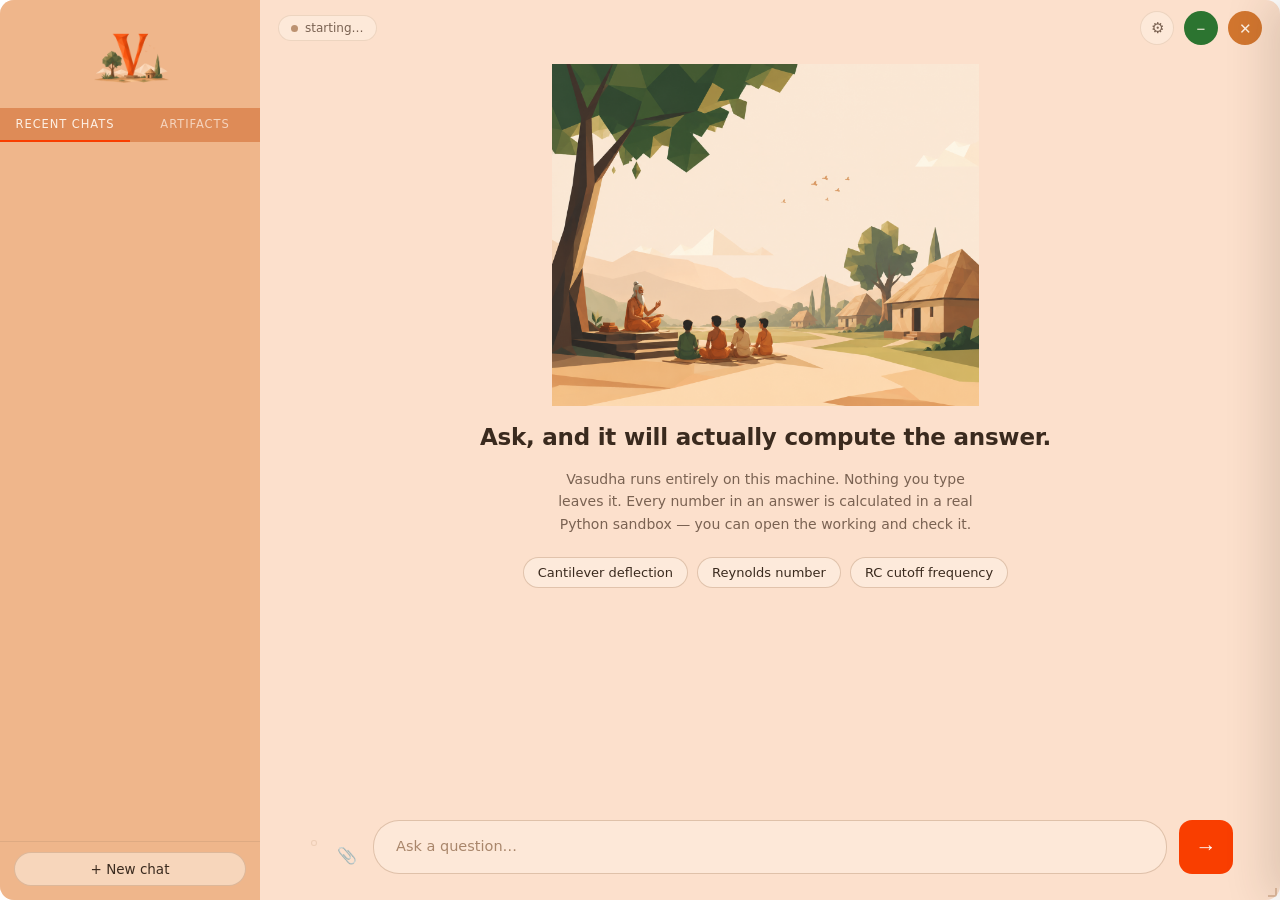
==== commit 25b23661: "Show what each turn cost, and one knob for how hard to try Per-message stats. tok/s, tokens generate" ====
--- a/app/ui/index.html
+++ b/app/ui/index.html
@@ -66,6 +66,12 @@
     <div id="composer">
       <!-- Attached files sit above the box, not inside the message: the model
            is given a description of each, never its contents. -->
+      <!-- How hard to try. One control for the four things that actually bound
+           a turn: reply length, context, tool budget, tool timeout. -->
+      <div id="effort-row">
+        <div id="effort" role="radiogroup" aria-label="Effort"></div>
+        <span id="effort-blurb"></span>
+      </div>
       <div id="attachments"></div>
       <div id="composer-inner">
         <button id="attach" title="Attach a file for the model to work on">&#128206;</button>
--- a/app/ui/styles.css
+++ b/app/ui/styles.css
@@ -1225,3 +1225,81 @@
   border: 1px solid var(--stroke-soft);
   border-radius: 10px;
 }
+
+/* ── Effort modes ───────────────────────────────────────────────────────── */
+
+#effort-row {
+  display: flex;
+  align-items: center;
+  gap: 12px;
+  padding: 0 4px 8px;
+  min-width: 0;
+}
+#effort {
+  flex: none;
+  display: inline-flex;
+  padding: 2px;
+  background: var(--paper-deep);
+  border: 1px solid var(--stroke-soft);
+  border-radius: var(--radius-pill);
+}
+.effort-seg {
+  border: none;
+  background: none;
+  font: inherit;
+  font-size: 11.5px;
+  letter-spacing: 0.02em;
+  color: var(--ink-soft);
+  padding: 4px 12px;
+  border-radius: var(--radius-pill);
+  cursor: pointer;
+  transition: background 140ms ease, color 140ms ease;
+}
+.effort-seg:hover { color: var(--ink); }
+.effort-seg.on {
+  background: var(--paper);
+  color: var(--ink);
+  font-weight: 600;
+  box-shadow: var(--shadow-soft);
+}
+#effort-blurb {
+  font-size: 11.5px;
+  color: var(--ink-soft);
+  opacity: 0.75;
+  min-width: 0;
+  overflow: hidden;
+  text-overflow: ellipsis;
+  white-space: nowrap;
+}
+
+/* YOLO announces itself. Not decoration: it removes every limit that stops a
+   4B running for a very long time, and a mode that expensive should not look
+   the same as the one beside it. */
+.effort-seg.yolo.on {
+  background: linear-gradient(100deg, var(--saffron), #FF8A3D, var(--saffron));
+  background-size: 220% 100%;
+  color: #fff;
+  animation: yolo-sweep 2.6s linear infinite;
+}
+@keyframes yolo-sweep { to { background-position: 220% 0; } }
+
+/* A hairline along the composer while it is armed — visible at the edge of
+   vision without sitting on top of anything. */
+body.yolo-mode #composer-inner {
+  border-color: rgba(249, 62, 0, 0.55);
+  box-shadow: 0 0 0 1px rgba(249, 62, 0, 0.18), var(--shadow-soft);
+}
+body.reduce-motion .effort-seg.yolo.on { animation: none; }
+
+/* ── Per-turn cost ──────────────────────────────────────────────────────── */
+
+.stats-line {
+  margin-top: 10px;
+  font-family: var(--font-mono);
+  font-size: 10.5px;
+  color: var(--ink-faint);
+  opacity: 0.65;
+  font-variant-numeric: tabular-nums;
+  user-select: text;
+}
+.stats-line.tight { color: var(--saffron); opacity: 0.85; }
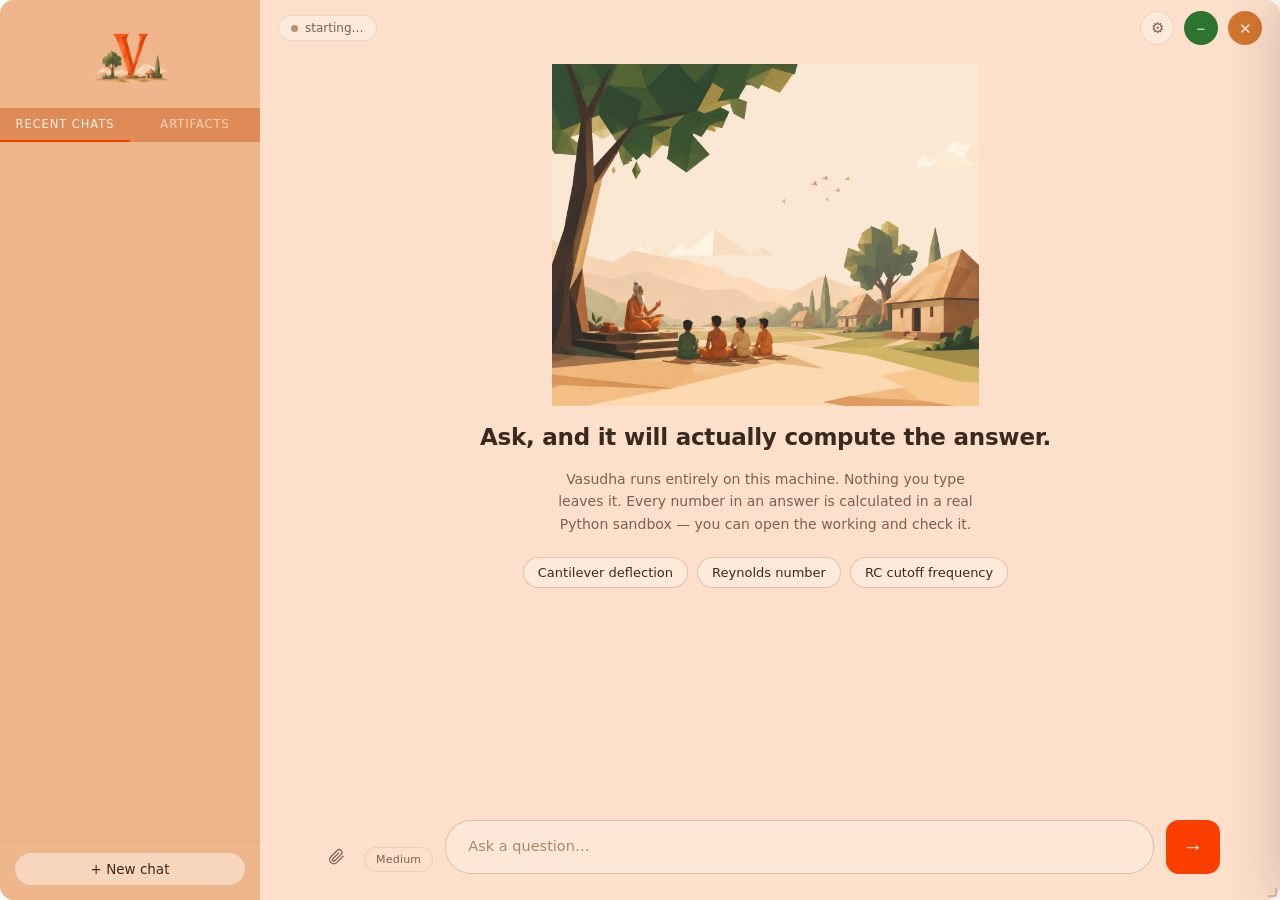
==== commit d761a80d: "Cap the context to what the machine can actually hold Selecting YOLO asked for 65,536 tokens, which " ====
--- a/app/ui/index.html
+++ b/app/ui/index.html
@@ -66,15 +66,24 @@
     <div id="composer">
       <!-- Attached files sit above the box, not inside the message: the model
            is given a description of each, never its contents. -->
-      <!-- How hard to try. One control for the four things that actually bound
-           a turn: reply length, context, tool budget, tool timeout. -->
-      <div id="effort-row">
-        <div id="effort" role="radiogroup" aria-label="Effort"></div>
-        <span id="effort-blurb"></span>
-      </div>
       <div id="attachments"></div>
       <div id="composer-inner">
-        <button id="attach" title="Attach a file for the model to work on">&#128206;</button>
+        <button id="attach" title="Attach a file for the model to work on" aria-label="Attach a file">
+          <svg viewBox="0 0 24 24" width="18" height="18" fill="none"
+               stroke="currentColor" stroke-width="1.7"
+               stroke-linecap="round" stroke-linejoin="round" aria-hidden="true">
+            <path d="M21.44 11.05l-8.49 8.49a5.5 5.5 0 01-7.78-7.78l8.49-8.49a3.67 3.67 0 015.19 5.19l-8.5 8.49a1.83 1.83 0 01-2.59-2.59l7.85-7.84"/>
+          </svg>
+        </button>
+        <!-- Effort collapses to one chip and expands on click. Laid out inline
+             with the composer rather than above it: as a permanent row it took
+             a line of vertical space and crowded the text box. -->
+        <div id="effort-wrap">
+          <button id="effort-toggle" aria-expanded="false" title="How hard to try">
+            <span id="effort-current">Medium</span>
+          </button>
+          <div id="effort" role="radiogroup" aria-label="Effort"></div>
+        </div>
         <textarea id="input" rows="1" placeholder="Ask a question…"></textarea>
         <button id="send" title="Send (Enter)">&#8594;</button>
       </div>
--- a/app/ui/styles.css
+++ b/app/ui/styles.css
@@ -1201,18 +1201,25 @@
 }
 .attach-chip small { color: var(--ink-soft); opacity: 0.7; font-size: 11px; }
 
+/* An SVG paperclip rather than the emoji, which rendered small, sat off the
+   baseline, and took the platform's colour instead of the app's. */
 #attach {
   flex: none;
   align-self: flex-end;
+  display: grid;
+  place-items: center;
+  width: 32px;
+  height: 32px;
+  margin-bottom: 1px;
   background: none;
   border: none;
-  cursor: pointer;
-  font-size: 16px;
-  padding: 8px 4px 9px;
-  opacity: 0.55;
-  transition: opacity 130ms ease;
-}
-#attach:hover { opacity: 1; }
+  border-radius: 50%;
+  color: var(--ink-soft);
+  cursor: pointer;
+  transition: background 130ms ease, color 130ms ease;
+}
+#attach:hover { background: var(--paper-deep); color: var(--ink); }
+#attach svg { display: block; }
 
 /* A plot fills the canvas width and keeps its aspect. White plate because
    matplotlib writes a transparent background by default, and transparent PNGs
@@ -1228,68 +1235,83 @@
 
 /* ── Effort modes ───────────────────────────────────────────────────────── */
 
-#effort-row {
-  display: flex;
-  align-items: center;
-  gap: 12px;
-  padding: 0 4px 8px;
-  min-width: 0;
-}
+/* Collapsed to one chip, sitting inline in the composer. As a permanent
+   five-segment row above the text box it ate a line of vertical space and
+   crowded the input. */
+#effort-wrap { position: relative; flex: none; align-self: flex-end; }
+
+#effort-toggle {
+  border: 1px solid var(--stroke-soft);
+  background: var(--paper-deep);
+  color: var(--ink-soft);
+  font: inherit;
+  font-size: 11px;
+  letter-spacing: 0.02em;
+  padding: 5px 11px;
+  margin-bottom: 2px;
+  border-radius: var(--radius-pill);
+  cursor: pointer;
+  white-space: nowrap;
+  transition: background 130ms ease, color 130ms ease;
+}
+#effort-toggle:hover { background: var(--paper); color: var(--ink); }
+#effort-toggle.yolo {
+  background: linear-gradient(100deg, var(--saffron), #FF8A3D, var(--saffron));
+  background-size: 220% 100%;
+  border-color: transparent;
+  color: #fff;
+  font-weight: 600;
+  animation: yolo-sweep 2.6s linear infinite;
+}
+@keyframes yolo-sweep { to { background-position: 220% 0; } }
+body.reduce-motion #effort-toggle.yolo { animation: none; }
+
+/* The expanded control floats above the composer so opening it never reflows
+   the text box under the user's cursor. */
 #effort {
-  flex: none;
-  display: inline-flex;
-  padding: 2px;
-  background: var(--paper-deep);
-  border: 1px solid var(--stroke-soft);
-  border-radius: var(--radius-pill);
-}
+  display: none;
+  position: absolute;
+  bottom: calc(100% + 8px);
+  left: 0;
+  padding: 3px;
+  background: var(--paper);
+  border: 1px solid var(--stroke);
+  border-radius: var(--radius-pill);
+  box-shadow: var(--shadow-lift);
+  white-space: nowrap;
+  z-index: 40;
+  animation: pop-in 140ms ease both;
+}
+#effort-wrap.open #effort { display: inline-flex; }
+
 .effort-seg {
   border: none;
   background: none;
   font: inherit;
   font-size: 11.5px;
-  letter-spacing: 0.02em;
-  color: var(--ink-soft);
-  padding: 4px 12px;
-  border-radius: var(--radius-pill);
-  cursor: pointer;
-  transition: background 140ms ease, color 140ms ease;
-}
-.effort-seg:hover { color: var(--ink); }
-.effort-seg.on {
-  background: var(--paper);
-  color: var(--ink);
-  font-weight: 600;
-  box-shadow: var(--shadow-soft);
-}
-#effort-blurb {
-  font-size: 11.5px;
-  color: var(--ink-soft);
-  opacity: 0.75;
-  min-width: 0;
-  overflow: hidden;
-  text-overflow: ellipsis;
-  white-space: nowrap;
-}
-
-/* YOLO announces itself. Not decoration: it removes every limit that stops a
-   4B running for a very long time, and a mode that expensive should not look
-   the same as the one beside it. */
+  color: var(--ink-soft);
+  padding: 5px 13px;
+  border-radius: var(--radius-pill);
+  cursor: pointer;
+  transition: background 130ms ease, color 130ms ease;
+}
+.effort-seg:hover { color: var(--ink); background: var(--paper-deep); }
+.effort-seg.on { background: var(--paper-deep); color: var(--ink); font-weight: 600; }
 .effort-seg.yolo.on {
   background: linear-gradient(100deg, var(--saffron), #FF8A3D, var(--saffron));
   background-size: 220% 100%;
   color: #fff;
   animation: yolo-sweep 2.6s linear infinite;
 }
-@keyframes yolo-sweep { to { background-position: 220% 0; } }
-
-/* A hairline along the composer while it is armed — visible at the edge of
-   vision without sitting on top of anything. */
-body.yolo-mode #composer-inner {
+body.reduce-motion .effort-seg.yolo.on { animation: none; }
+
+/* A hairline while armed — visible at the edge of vision, on top of nothing.
+   On #input, not #composer-inner: the latter is a bare flex row with no border
+   of its own, so styling it drew precisely nothing. */
+body.yolo-mode #input {
   border-color: rgba(249, 62, 0, 0.55);
-  box-shadow: 0 0 0 1px rgba(249, 62, 0, 0.18), var(--shadow-soft);
-}
-body.reduce-motion .effort-seg.yolo.on { animation: none; }
+  box-shadow: 0 0 0 1px rgba(249, 62, 0, 0.16);
+}
 
 /* ── Per-turn cost ──────────────────────────────────────────────────────── */
 
@@ -1303,3 +1325,25 @@
   user-select: text;
 }
 .stats-line.tight { color: var(--saffron); opacity: 0.85; }
+
+/* Figures the model asserted rather than computed. Deliberately the loudest
+   thing in a reply: a fabricated statistic that reads as checked is worse than
+   no answer, and this product's whole claim is that numbers are calculated. */
+.ungrounded-note {
+  margin-top: 12px;
+  padding: 10px 13px;
+  border-left: 3px solid #B4341C;
+  background: rgba(180, 52, 28, 0.07);
+  border-radius: 0 8px 8px 0;
+  font-size: 12.5px;
+  line-height: 1.55;
+  color: var(--ink);
+  user-select: text;
+}
+.ungrounded-note code {
+  font-family: var(--font-mono);
+  font-size: 11.5px;
+  background: rgba(180, 52, 28, 0.12);
+  padding: 1px 5px;
+  border-radius: 4px;
+}
